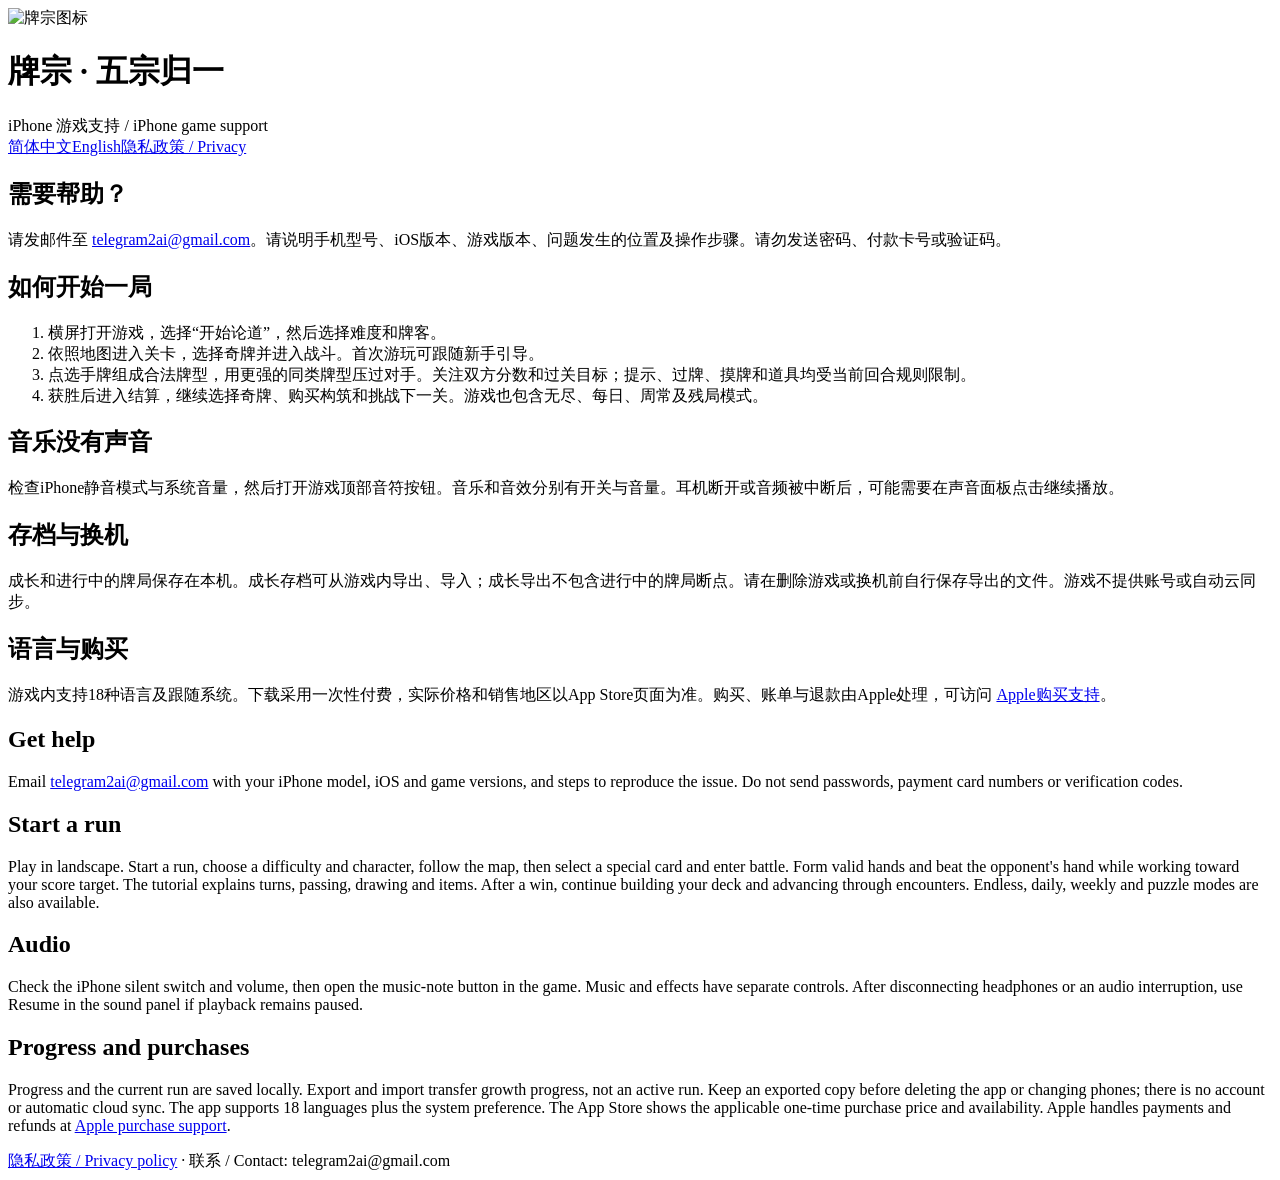
==== index.html @ 62095f50 "Add PaiZong support and privacy page: index.html" ====
<!doctype html><html lang="zh-Hans"><head><meta charset="utf-8"><meta name="viewport" content="width=device-width,initial-scale=1"><title>牌宗 · 五宗归一 — 支持 / Support</title><link rel="stylesheet" href="style.css"></head><body>
<header><img src="icon.png" alt="牌宗图标"><div><h1>牌宗 · 五宗归一</h1><div class="muted">iPhone 游戏支持 / iPhone game support</div></div></header>
<nav><a href="#zh">简体中文</a><a href="#en" lang="en">English</a><a href="privacy.html">隐私政策 / Privacy</a></nav>
<section id="zh"><h2>需要帮助？</h2><p class="card">请发邮件至 <a href="mailto:telegram2ai@gmail.com">telegram2ai@gmail.com</a>。请说明手机型号、iOS版本、游戏版本、问题发生的位置及操作步骤。请勿发送密码、付款卡号或验证码。</p>
<h2>如何开始一局</h2><ol><li>横屏打开游戏，选择“开始论道”，然后选择难度和牌客。</li><li>依照地图进入关卡，选择奇牌并进入战斗。首次游玩可跟随新手引导。</li><li>点选手牌组成合法牌型，用更强的同类牌型压过对手。关注双方分数和过关目标；提示、过牌、摸牌和道具均受当前回合规则限制。</li><li>获胜后进入结算，继续选择奇牌、购买构筑和挑战下一关。游戏也包含无尽、每日、周常及残局模式。</li></ol>
<h2>音乐没有声音</h2><p>检查iPhone静音模式与系统音量，然后打开游戏顶部音符按钮。音乐和音效分别有开关与音量。耳机断开或音频被中断后，可能需要在声音面板点击继续播放。</p>
<h2>存档与换机</h2><p>成长和进行中的牌局保存在本机。成长存档可从游戏内导出、导入；成长导出不包含进行中的牌局断点。请在删除游戏或换机前自行保存导出的文件。游戏不提供账号或自动云同步。</p>
<h2>语言与购买</h2><p>游戏内支持18种语言及跟随系统。下载采用一次性付费，实际价格和销售地区以App Store页面为准。购买、账单与退款由Apple处理，可访问 <a href="https://reportaproblem.apple.com/">Apple购买支持</a>。</p></section>
<section id="en" lang="en"><h2>Get help</h2><p class="card">Email <a href="mailto:telegram2ai@gmail.com">telegram2ai@gmail.com</a> with your iPhone model, iOS and game versions, and steps to reproduce the issue. Do not send passwords, payment card numbers or verification codes.</p>
<h2>Start a run</h2><p>Play in landscape. Start a run, choose a difficulty and character, follow the map, then select a special card and enter battle. Form valid hands and beat the opponent's hand while working toward your score target. The tutorial explains turns, passing, drawing and items. After a win, continue building your deck and advancing through encounters. Endless, daily, weekly and puzzle modes are also available.</p>
<h2>Audio</h2><p>Check the iPhone silent switch and volume, then open the music-note button in the game. Music and effects have separate controls. After disconnecting headphones or an audio interruption, use Resume in the sound panel if playback remains paused.</p>
<h2>Progress and purchases</h2><p>Progress and the current run are saved locally. Export and import transfer growth progress, not an active run. Keep an exported copy before deleting the app or changing phones; there is no account or automatic cloud sync. The app supports 18 languages plus the system preference. The App Store shows the applicable one-time purchase price and availability. Apple handles payments and refunds at <a href="https://reportaproblem.apple.com/">Apple purchase support</a>.</p></section>
<footer><a href="privacy.html">隐私政策 / Privacy policy</a> · 联系 / Contact: telegram2ai@gmail.com</footer></body></html>
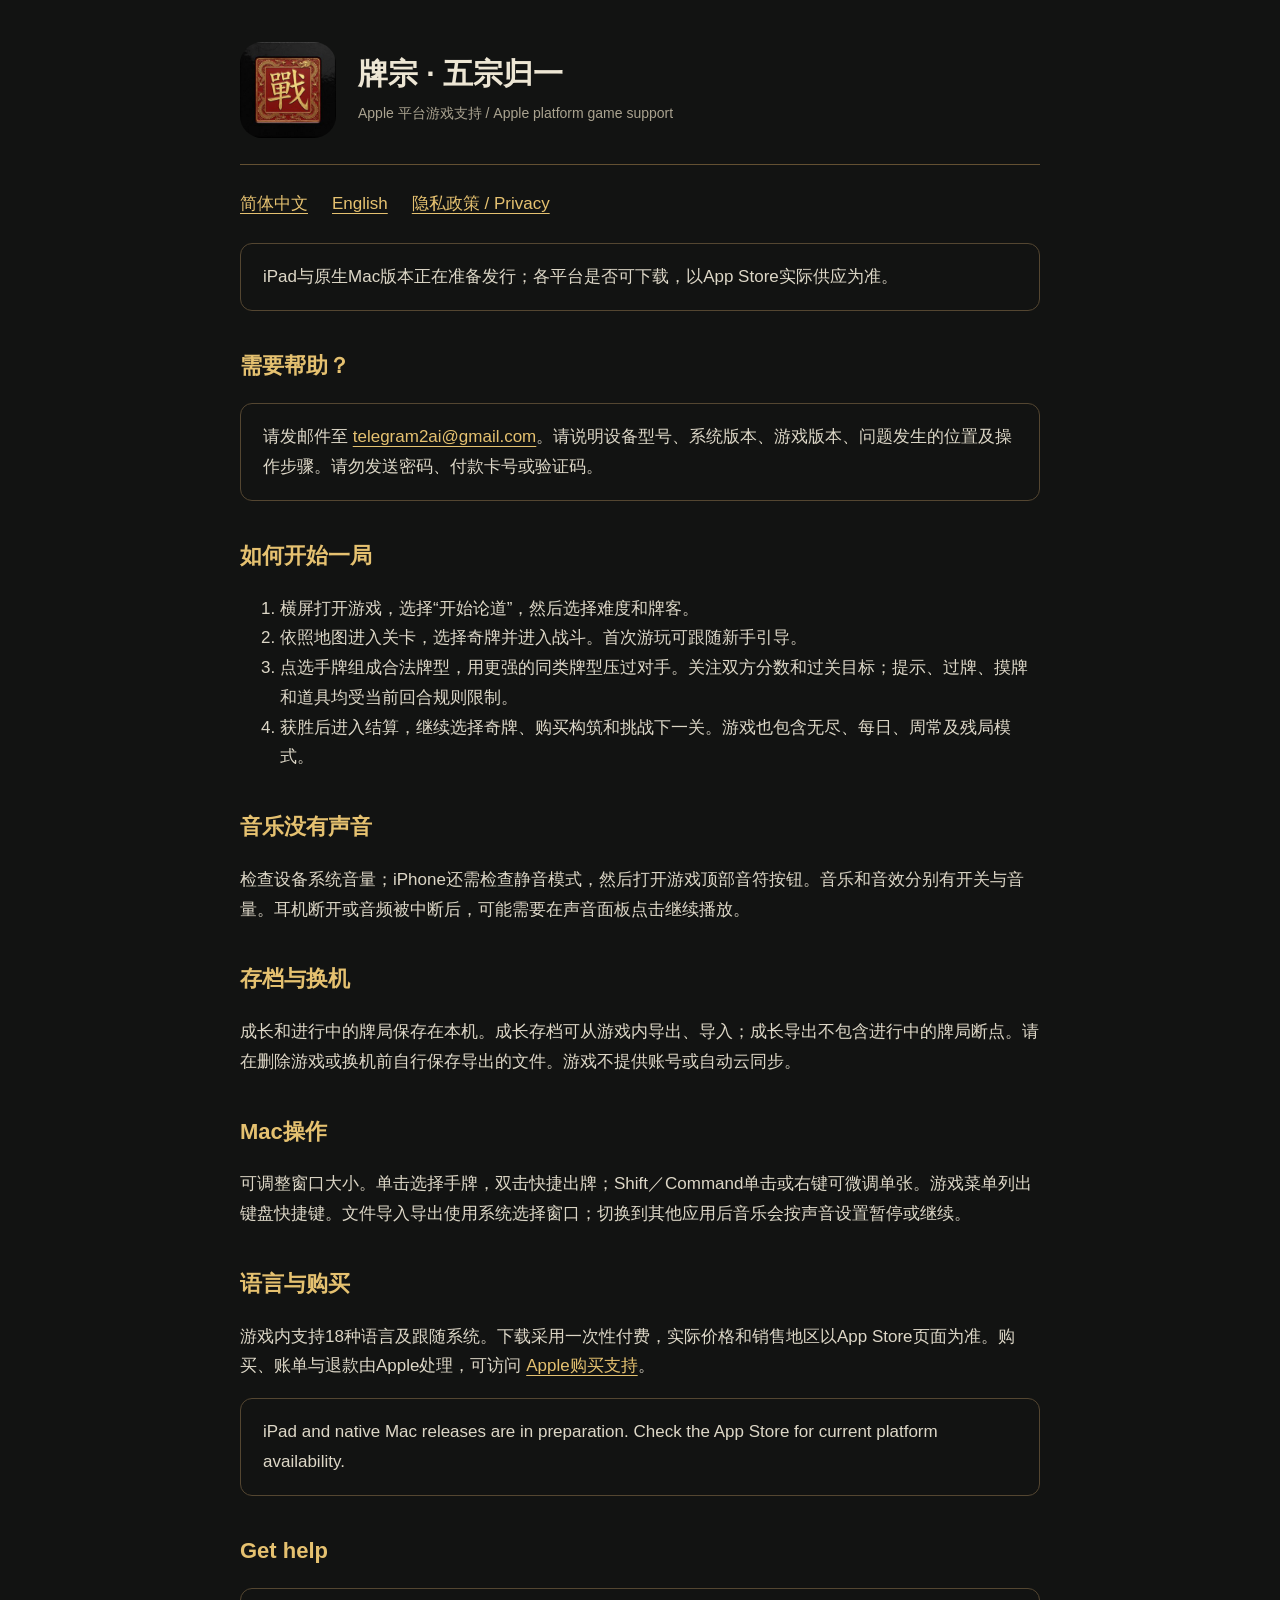
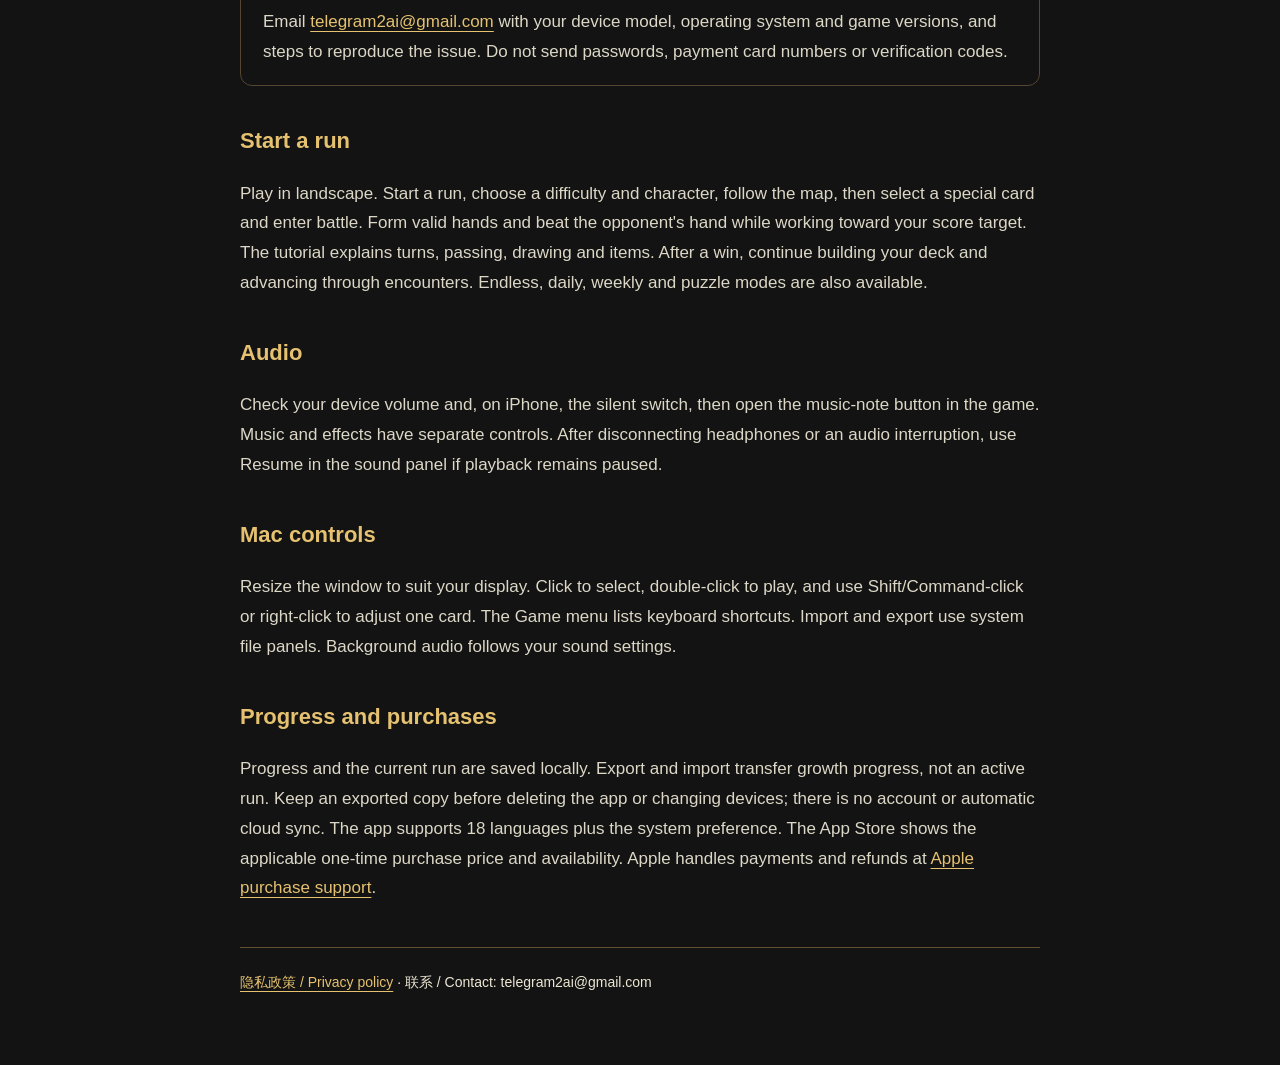
==== commit d541f34d: "Extend support and privacy coverage to forthcoming iPad and Mac versions" ====
--- a/index.html
+++ b/index.html
@@ -1,13 +1,13 @@
 <!doctype html><html lang="zh-Hans"><head><meta charset="utf-8"><meta name="viewport" content="width=device-width,initial-scale=1"><title>牌宗 · 五宗归一 — 支持 / Support</title><link rel="stylesheet" href="style.css"></head><body>
-<header><img src="icon.png" alt="牌宗图标"><div><h1>牌宗 · 五宗归一</h1><div class="muted">iPhone 游戏支持 / iPhone game support</div></div></header>
+<header><img src="icon.png" alt="牌宗图标"><div><h1>牌宗 · 五宗归一</h1><div class="muted">Apple 平台游戏支持 / Apple platform game support</div></div></header>
 <nav><a href="#zh">简体中文</a><a href="#en" lang="en">English</a><a href="privacy.html">隐私政策 / Privacy</a></nav>
-<section id="zh"><h2>需要帮助？</h2><p class="card">请发邮件至 <a href="mailto:telegram2ai@gmail.com">telegram2ai@gmail.com</a>。请说明手机型号、iOS版本、游戏版本、问题发生的位置及操作步骤。请勿发送密码、付款卡号或验证码。</p>
+<section id="zh"><p class="card">iPad与原生Mac版本正在准备发行；各平台是否可下载，以App Store实际供应为准。</p><h2>需要帮助？</h2><p class="card">请发邮件至 <a href="mailto:telegram2ai@gmail.com">telegram2ai@gmail.com</a>。请说明设备型号、系统版本、游戏版本、问题发生的位置及操作步骤。请勿发送密码、付款卡号或验证码。</p>
 <h2>如何开始一局</h2><ol><li>横屏打开游戏，选择“开始论道”，然后选择难度和牌客。</li><li>依照地图进入关卡，选择奇牌并进入战斗。首次游玩可跟随新手引导。</li><li>点选手牌组成合法牌型，用更强的同类牌型压过对手。关注双方分数和过关目标；提示、过牌、摸牌和道具均受当前回合规则限制。</li><li>获胜后进入结算，继续选择奇牌、购买构筑和挑战下一关。游戏也包含无尽、每日、周常及残局模式。</li></ol>
-<h2>音乐没有声音</h2><p>检查iPhone静音模式与系统音量，然后打开游戏顶部音符按钮。音乐和音效分别有开关与音量。耳机断开或音频被中断后，可能需要在声音面板点击继续播放。</p>
+<h2>音乐没有声音</h2><p>检查设备系统音量；iPhone还需检查静音模式，然后打开游戏顶部音符按钮。音乐和音效分别有开关与音量。耳机断开或音频被中断后，可能需要在声音面板点击继续播放。</p>
 <h2>存档与换机</h2><p>成长和进行中的牌局保存在本机。成长存档可从游戏内导出、导入；成长导出不包含进行中的牌局断点。请在删除游戏或换机前自行保存导出的文件。游戏不提供账号或自动云同步。</p>
-<h2>语言与购买</h2><p>游戏内支持18种语言及跟随系统。下载采用一次性付费，实际价格和销售地区以App Store页面为准。购买、账单与退款由Apple处理，可访问 <a href="https://reportaproblem.apple.com/">Apple购买支持</a>。</p></section>
-<section id="en" lang="en"><h2>Get help</h2><p class="card">Email <a href="mailto:telegram2ai@gmail.com">telegram2ai@gmail.com</a> with your iPhone model, iOS and game versions, and steps to reproduce the issue. Do not send passwords, payment card numbers or verification codes.</p>
+<h2>Mac操作</h2><p>可调整窗口大小。单击选择手牌，双击快捷出牌；Shift／Command单击或右键可微调单张。游戏菜单列出键盘快捷键。文件导入导出使用系统选择窗口；切换到其他应用后音乐会按声音设置暂停或继续。</p><h2>语言与购买</h2><p>游戏内支持18种语言及跟随系统。下载采用一次性付费，实际价格和销售地区以App Store页面为准。购买、账单与退款由Apple处理，可访问 <a href="https://reportaproblem.apple.com/">Apple购买支持</a>。</p></section>
+<section id="en" lang="en"><p class="card">iPad and native Mac releases are in preparation. Check the App Store for current platform availability.</p><h2>Get help</h2><p class="card">Email <a href="mailto:telegram2ai@gmail.com">telegram2ai@gmail.com</a> with your device model, operating system and game versions, and steps to reproduce the issue. Do not send passwords, payment card numbers or verification codes.</p>
 <h2>Start a run</h2><p>Play in landscape. Start a run, choose a difficulty and character, follow the map, then select a special card and enter battle. Form valid hands and beat the opponent's hand while working toward your score target. The tutorial explains turns, passing, drawing and items. After a win, continue building your deck and advancing through encounters. Endless, daily, weekly and puzzle modes are also available.</p>
-<h2>Audio</h2><p>Check the iPhone silent switch and volume, then open the music-note button in the game. Music and effects have separate controls. After disconnecting headphones or an audio interruption, use Resume in the sound panel if playback remains paused.</p>
-<h2>Progress and purchases</h2><p>Progress and the current run are saved locally. Export and import transfer growth progress, not an active run. Keep an exported copy before deleting the app or changing phones; there is no account or automatic cloud sync. The app supports 18 languages plus the system preference. The App Store shows the applicable one-time purchase price and availability. Apple handles payments and refunds at <a href="https://reportaproblem.apple.com/">Apple purchase support</a>.</p></section>
+<h2>Audio</h2><p>Check your device volume and, on iPhone, the silent switch, then open the music-note button in the game. Music and effects have separate controls. After disconnecting headphones or an audio interruption, use Resume in the sound panel if playback remains paused.</p>
+<h2>Mac controls</h2><p>Resize the window to suit your display. Click to select, double-click to play, and use Shift/Command-click or right-click to adjust one card. The Game menu lists keyboard shortcuts. Import and export use system file panels. Background audio follows your sound settings.</p><h2>Progress and purchases</h2><p>Progress and the current run are saved locally. Export and import transfer growth progress, not an active run. Keep an exported copy before deleting the app or changing devices; there is no account or automatic cloud sync. The app supports 18 languages plus the system preference. The App Store shows the applicable one-time purchase price and availability. Apple handles payments and refunds at <a href="https://reportaproblem.apple.com/">Apple purchase support</a>.</p></section>
 <footer><a href="privacy.html">隐私政策 / Privacy policy</a> · 联系 / Contact: telegram2ai@gmail.com</footer></body></html>
--- a/style.css
+++ b/style.css
@@ -0,0 +1 @@
+:root{color-scheme:dark;font:17px/1.75 -apple-system,BlinkMacSystemFont,"Segoe UI",sans-serif;background:#121312;color:#ede6d4}body{max-width:800px;margin:auto;padding:42px 24px 70px}header{display:flex;gap:22px;align-items:center;border-bottom:1px solid #635032;padding-bottom:26px}header img{width:96px;height:96px;border-radius:22px}h1{font-size:30px;line-height:1.3;margin:0 0 8px}h2{font-size:22px;margin-top:36px;color:#e5c170}p,li{color:#ddd7c7}a{color:#e5c170;text-underline-offset:4px}nav{display:flex;gap:24px;margin:24px 0}.muted{color:#aaa390;font-size:14px}.card{padding:18px 22px;border:1px solid #544631;border-radius:12px}footer{margin-top:44px;border-top:1px solid #635032;padding-top:22px;font-size:14px}section{scroll-margin-top:20px}@media(max-width:480px){body{padding:26px 18px}h1{font-size:24px}header img{width:72px;height:72px}}
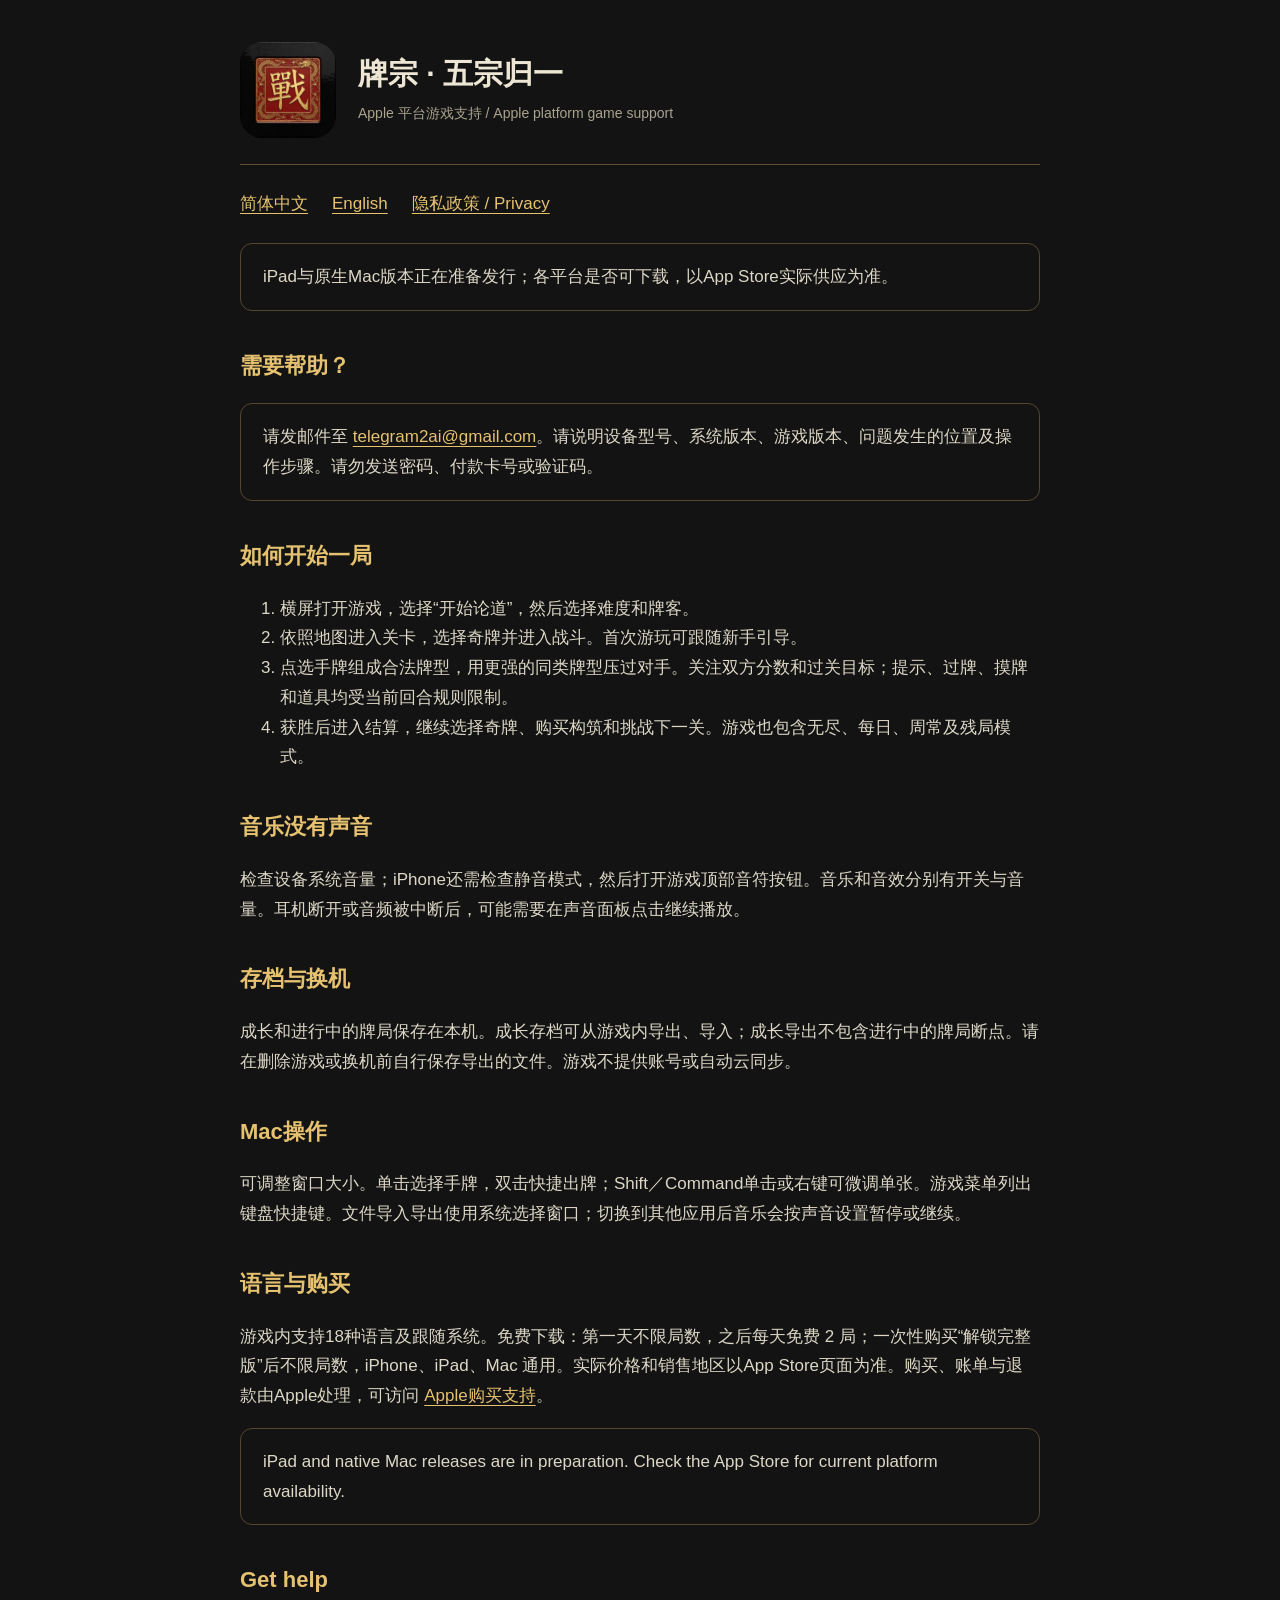
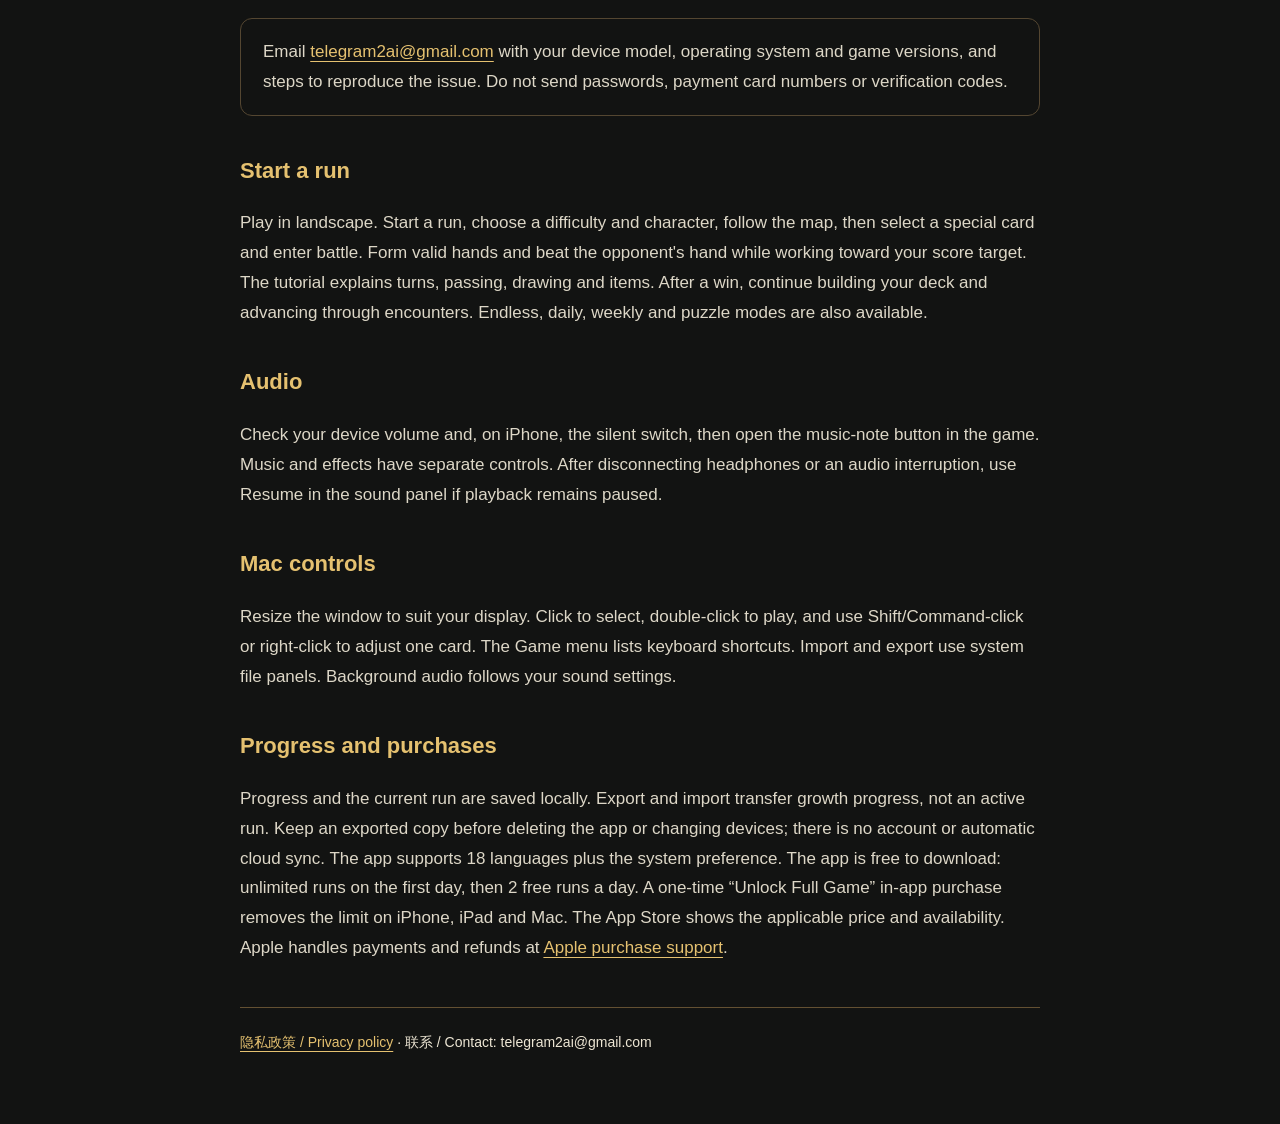
==== commit 9a56d1ec: "说明改为免费下载 + 一次性 App 内购买解锁（2026-10-13 提交审核的新版本） Co-Authored-By: Claude Opus 5.5 <noreply@anthropic.com" ====
--- a/index.html
+++ b/index.html
@@ -5,9 +5,9 @@
 <h2>如何开始一局</h2><ol><li>横屏打开游戏，选择“开始论道”，然后选择难度和牌客。</li><li>依照地图进入关卡，选择奇牌并进入战斗。首次游玩可跟随新手引导。</li><li>点选手牌组成合法牌型，用更强的同类牌型压过对手。关注双方分数和过关目标；提示、过牌、摸牌和道具均受当前回合规则限制。</li><li>获胜后进入结算，继续选择奇牌、购买构筑和挑战下一关。游戏也包含无尽、每日、周常及残局模式。</li></ol>
 <h2>音乐没有声音</h2><p>检查设备系统音量；iPhone还需检查静音模式，然后打开游戏顶部音符按钮。音乐和音效分别有开关与音量。耳机断开或音频被中断后，可能需要在声音面板点击继续播放。</p>
 <h2>存档与换机</h2><p>成长和进行中的牌局保存在本机。成长存档可从游戏内导出、导入；成长导出不包含进行中的牌局断点。请在删除游戏或换机前自行保存导出的文件。游戏不提供账号或自动云同步。</p>
-<h2>Mac操作</h2><p>可调整窗口大小。单击选择手牌，双击快捷出牌；Shift／Command单击或右键可微调单张。游戏菜单列出键盘快捷键。文件导入导出使用系统选择窗口；切换到其他应用后音乐会按声音设置暂停或继续。</p><h2>语言与购买</h2><p>游戏内支持18种语言及跟随系统。下载采用一次性付费，实际价格和销售地区以App Store页面为准。购买、账单与退款由Apple处理，可访问 <a href="https://reportaproblem.apple.com/">Apple购买支持</a>。</p></section>
+<h2>Mac操作</h2><p>可调整窗口大小。单击选择手牌，双击快捷出牌；Shift／Command单击或右键可微调单张。游戏菜单列出键盘快捷键。文件导入导出使用系统选择窗口；切换到其他应用后音乐会按声音设置暂停或继续。</p><h2>语言与购买</h2><p>游戏内支持18种语言及跟随系统。免费下载：第一天不限局数，之后每天免费 2 局；一次性购买“解锁完整版”后不限局数，iPhone、iPad、Mac 通用。实际价格和销售地区以App Store页面为准。购买、账单与退款由Apple处理，可访问 <a href="https://reportaproblem.apple.com/">Apple购买支持</a>。</p></section>
 <section id="en" lang="en"><p class="card">iPad and native Mac releases are in preparation. Check the App Store for current platform availability.</p><h2>Get help</h2><p class="card">Email <a href="mailto:telegram2ai@gmail.com">telegram2ai@gmail.com</a> with your device model, operating system and game versions, and steps to reproduce the issue. Do not send passwords, payment card numbers or verification codes.</p>
 <h2>Start a run</h2><p>Play in landscape. Start a run, choose a difficulty and character, follow the map, then select a special card and enter battle. Form valid hands and beat the opponent's hand while working toward your score target. The tutorial explains turns, passing, drawing and items. After a win, continue building your deck and advancing through encounters. Endless, daily, weekly and puzzle modes are also available.</p>
 <h2>Audio</h2><p>Check your device volume and, on iPhone, the silent switch, then open the music-note button in the game. Music and effects have separate controls. After disconnecting headphones or an audio interruption, use Resume in the sound panel if playback remains paused.</p>
-<h2>Mac controls</h2><p>Resize the window to suit your display. Click to select, double-click to play, and use Shift/Command-click or right-click to adjust one card. The Game menu lists keyboard shortcuts. Import and export use system file panels. Background audio follows your sound settings.</p><h2>Progress and purchases</h2><p>Progress and the current run are saved locally. Export and import transfer growth progress, not an active run. Keep an exported copy before deleting the app or changing devices; there is no account or automatic cloud sync. The app supports 18 languages plus the system preference. The App Store shows the applicable one-time purchase price and availability. Apple handles payments and refunds at <a href="https://reportaproblem.apple.com/">Apple purchase support</a>.</p></section>
+<h2>Mac controls</h2><p>Resize the window to suit your display. Click to select, double-click to play, and use Shift/Command-click or right-click to adjust one card. The Game menu lists keyboard shortcuts. Import and export use system file panels. Background audio follows your sound settings.</p><h2>Progress and purchases</h2><p>Progress and the current run are saved locally. Export and import transfer growth progress, not an active run. Keep an exported copy before deleting the app or changing devices; there is no account or automatic cloud sync. The app supports 18 languages plus the system preference. The app is free to download: unlimited runs on the first day, then 2 free runs a day. A one-time “Unlock Full Game” in-app purchase removes the limit on iPhone, iPad and Mac. The App Store shows the applicable price and availability. Apple handles payments and refunds at <a href="https://reportaproblem.apple.com/">Apple purchase support</a>.</p></section>
 <footer><a href="privacy.html">隐私政策 / Privacy policy</a> · 联系 / Contact: telegram2ai@gmail.com</footer></body></html>
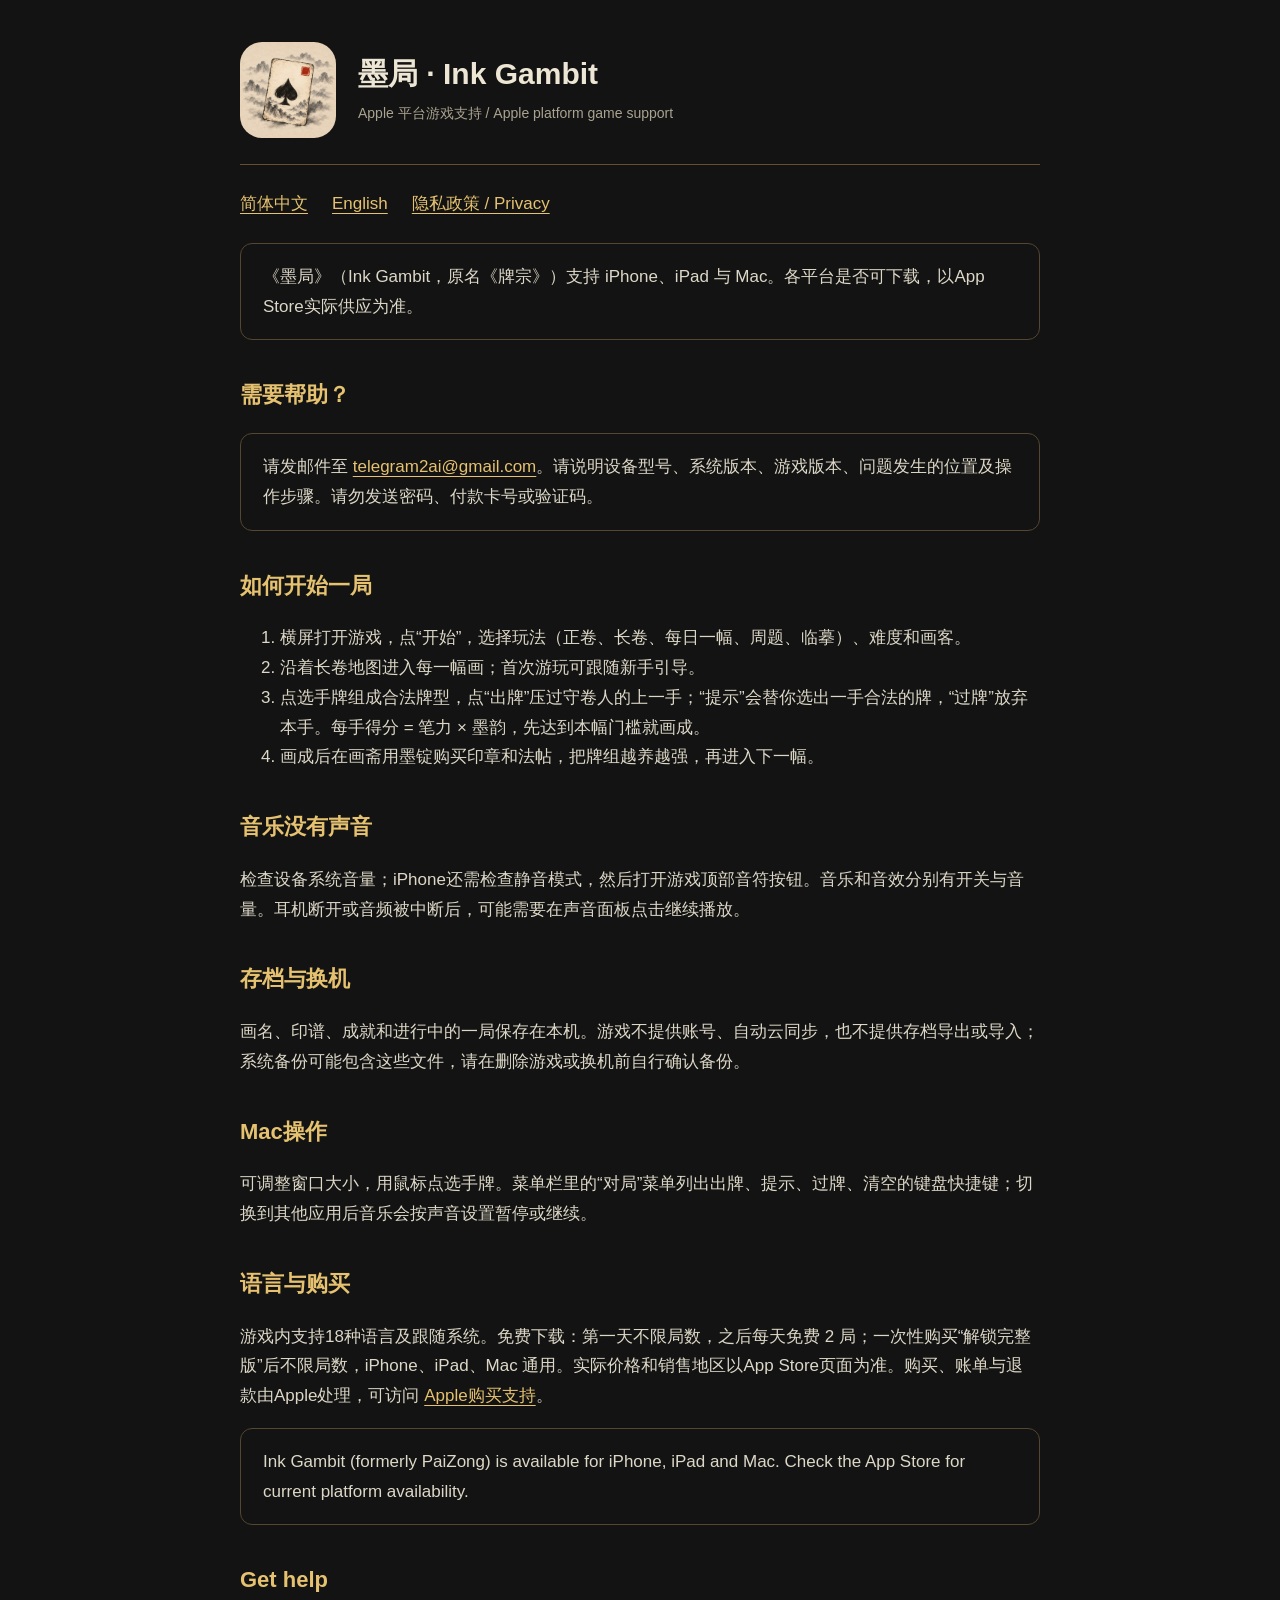
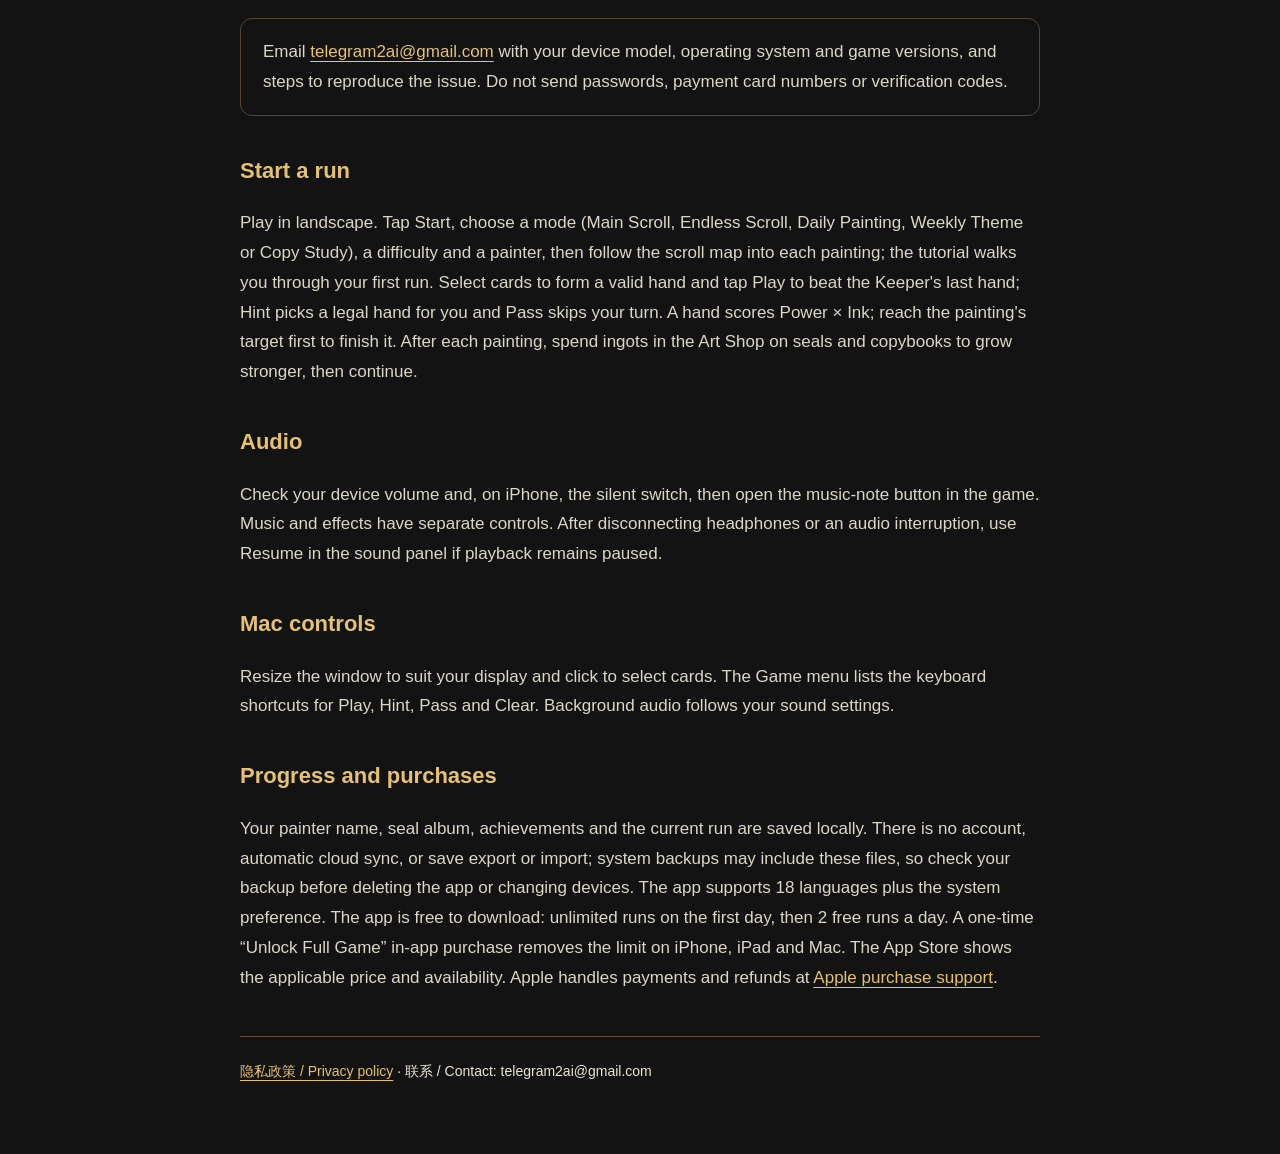
==== commit 73eba9ad: "支持页与隐私页改为《墨局 · Ink Gambit》（原名牌宗）：玩法说明按新版重写，去掉已不存在的存档导出 / 导入，换成新图标 Co-Authored-By: Claude Sonnet 5.5 " ====
--- a/index.html
+++ b/index.html
@@ -1,13 +1,13 @@
-<!doctype html><html lang="zh-Hans"><head><meta charset="utf-8"><meta name="viewport" content="width=device-width,initial-scale=1"><title>牌宗 · 五宗归一 — 支持 / Support</title><link rel="stylesheet" href="style.css"></head><body>
-<header><img src="icon.png" alt="牌宗图标"><div><h1>牌宗 · 五宗归一</h1><div class="muted">Apple 平台游戏支持 / Apple platform game support</div></div></header>
+<!doctype html><html lang="zh-Hans"><head><meta charset="utf-8"><meta name="viewport" content="width=device-width,initial-scale=1"><title>墨局 · Ink Gambit — 支持 / Support</title><link rel="stylesheet" href="style.css"></head><body>
+<header><img src="icon.png" alt="墨局图标"><div><h1>墨局 · Ink Gambit</h1><div class="muted">Apple 平台游戏支持 / Apple platform game support</div></div></header>
 <nav><a href="#zh">简体中文</a><a href="#en" lang="en">English</a><a href="privacy.html">隐私政策 / Privacy</a></nav>
-<section id="zh"><p class="card">iPad与原生Mac版本正在准备发行；各平台是否可下载，以App Store实际供应为准。</p><h2>需要帮助？</h2><p class="card">请发邮件至 <a href="mailto:telegram2ai@gmail.com">telegram2ai@gmail.com</a>。请说明设备型号、系统版本、游戏版本、问题发生的位置及操作步骤。请勿发送密码、付款卡号或验证码。</p>
-<h2>如何开始一局</h2><ol><li>横屏打开游戏，选择“开始论道”，然后选择难度和牌客。</li><li>依照地图进入关卡，选择奇牌并进入战斗。首次游玩可跟随新手引导。</li><li>点选手牌组成合法牌型，用更强的同类牌型压过对手。关注双方分数和过关目标；提示、过牌、摸牌和道具均受当前回合规则限制。</li><li>获胜后进入结算，继续选择奇牌、购买构筑和挑战下一关。游戏也包含无尽、每日、周常及残局模式。</li></ol>
+<section id="zh"><p class="card">《墨局》（Ink Gambit，原名《牌宗》）支持 iPhone、iPad 与 Mac。各平台是否可下载，以App Store实际供应为准。</p><h2>需要帮助？</h2><p class="card">请发邮件至 <a href="mailto:telegram2ai@gmail.com">telegram2ai@gmail.com</a>。请说明设备型号、系统版本、游戏版本、问题发生的位置及操作步骤。请勿发送密码、付款卡号或验证码。</p>
+<h2>如何开始一局</h2><ol><li>横屏打开游戏，点“开始”，选择玩法（正卷、长卷、每日一幅、周题、临摹）、难度和画客。</li><li>沿着长卷地图进入每一幅画；首次游玩可跟随新手引导。</li><li>点选手牌组成合法牌型，点“出牌”压过守卷人的上一手；“提示”会替你选出一手合法的牌，“过牌”放弃本手。每手得分 = 笔力 × 墨韵，先达到本幅门槛就画成。</li><li>画成后在画斋用墨锭购买印章和法帖，把牌组越养越强，再进入下一幅。</li></ol>
 <h2>音乐没有声音</h2><p>检查设备系统音量；iPhone还需检查静音模式，然后打开游戏顶部音符按钮。音乐和音效分别有开关与音量。耳机断开或音频被中断后，可能需要在声音面板点击继续播放。</p>
-<h2>存档与换机</h2><p>成长和进行中的牌局保存在本机。成长存档可从游戏内导出、导入；成长导出不包含进行中的牌局断点。请在删除游戏或换机前自行保存导出的文件。游戏不提供账号或自动云同步。</p>
-<h2>Mac操作</h2><p>可调整窗口大小。单击选择手牌，双击快捷出牌；Shift／Command单击或右键可微调单张。游戏菜单列出键盘快捷键。文件导入导出使用系统选择窗口；切换到其他应用后音乐会按声音设置暂停或继续。</p><h2>语言与购买</h2><p>游戏内支持18种语言及跟随系统。免费下载：第一天不限局数，之后每天免费 2 局；一次性购买“解锁完整版”后不限局数，iPhone、iPad、Mac 通用。实际价格和销售地区以App Store页面为准。购买、账单与退款由Apple处理，可访问 <a href="https://reportaproblem.apple.com/">Apple购买支持</a>。</p></section>
-<section id="en" lang="en"><p class="card">iPad and native Mac releases are in preparation. Check the App Store for current platform availability.</p><h2>Get help</h2><p class="card">Email <a href="mailto:telegram2ai@gmail.com">telegram2ai@gmail.com</a> with your device model, operating system and game versions, and steps to reproduce the issue. Do not send passwords, payment card numbers or verification codes.</p>
-<h2>Start a run</h2><p>Play in landscape. Start a run, choose a difficulty and character, follow the map, then select a special card and enter battle. Form valid hands and beat the opponent's hand while working toward your score target. The tutorial explains turns, passing, drawing and items. After a win, continue building your deck and advancing through encounters. Endless, daily, weekly and puzzle modes are also available.</p>
+<h2>存档与换机</h2><p>画名、印谱、成就和进行中的一局保存在本机。游戏不提供账号、自动云同步，也不提供存档导出或导入；系统备份可能包含这些文件，请在删除游戏或换机前自行确认备份。</p>
+<h2>Mac操作</h2><p>可调整窗口大小，用鼠标点选手牌。菜单栏里的“对局”菜单列出出牌、提示、过牌、清空的键盘快捷键；切换到其他应用后音乐会按声音设置暂停或继续。</p><h2>语言与购买</h2><p>游戏内支持18种语言及跟随系统。免费下载：第一天不限局数，之后每天免费 2 局；一次性购买“解锁完整版”后不限局数，iPhone、iPad、Mac 通用。实际价格和销售地区以App Store页面为准。购买、账单与退款由Apple处理，可访问 <a href="https://reportaproblem.apple.com/">Apple购买支持</a>。</p></section>
+<section id="en" lang="en"><p class="card">Ink Gambit (formerly PaiZong) is available for iPhone, iPad and Mac. Check the App Store for current platform availability.</p><h2>Get help</h2><p class="card">Email <a href="mailto:telegram2ai@gmail.com">telegram2ai@gmail.com</a> with your device model, operating system and game versions, and steps to reproduce the issue. Do not send passwords, payment card numbers or verification codes.</p>
+<h2>Start a run</h2><p>Play in landscape. Tap Start, choose a mode (Main Scroll, Endless Scroll, Daily Painting, Weekly Theme or Copy Study), a difficulty and a painter, then follow the scroll map into each painting; the tutorial walks you through your first run. Select cards to form a valid hand and tap Play to beat the Keeper's last hand; Hint picks a legal hand for you and Pass skips your turn. A hand scores Power × Ink; reach the painting's target first to finish it. After each painting, spend ingots in the Art Shop on seals and copybooks to grow stronger, then continue.</p>
 <h2>Audio</h2><p>Check your device volume and, on iPhone, the silent switch, then open the music-note button in the game. Music and effects have separate controls. After disconnecting headphones or an audio interruption, use Resume in the sound panel if playback remains paused.</p>
-<h2>Mac controls</h2><p>Resize the window to suit your display. Click to select, double-click to play, and use Shift/Command-click or right-click to adjust one card. The Game menu lists keyboard shortcuts. Import and export use system file panels. Background audio follows your sound settings.</p><h2>Progress and purchases</h2><p>Progress and the current run are saved locally. Export and import transfer growth progress, not an active run. Keep an exported copy before deleting the app or changing devices; there is no account or automatic cloud sync. The app supports 18 languages plus the system preference. The app is free to download: unlimited runs on the first day, then 2 free runs a day. A one-time “Unlock Full Game” in-app purchase removes the limit on iPhone, iPad and Mac. The App Store shows the applicable price and availability. Apple handles payments and refunds at <a href="https://reportaproblem.apple.com/">Apple purchase support</a>.</p></section>
+<h2>Mac controls</h2><p>Resize the window to suit your display and click to select cards. The Game menu lists the keyboard shortcuts for Play, Hint, Pass and Clear. Background audio follows your sound settings.</p><h2>Progress and purchases</h2><p>Your painter name, seal album, achievements and the current run are saved locally. There is no account, automatic cloud sync, or save export or import; system backups may include these files, so check your backup before deleting the app or changing devices. The app supports 18 languages plus the system preference. The app is free to download: unlimited runs on the first day, then 2 free runs a day. A one-time “Unlock Full Game” in-app purchase removes the limit on iPhone, iPad and Mac. The App Store shows the applicable price and availability. Apple handles payments and refunds at <a href="https://reportaproblem.apple.com/">Apple purchase support</a>.</p></section>
 <footer><a href="privacy.html">隐私政策 / Privacy policy</a> · 联系 / Contact: telegram2ai@gmail.com</footer></body></html>
